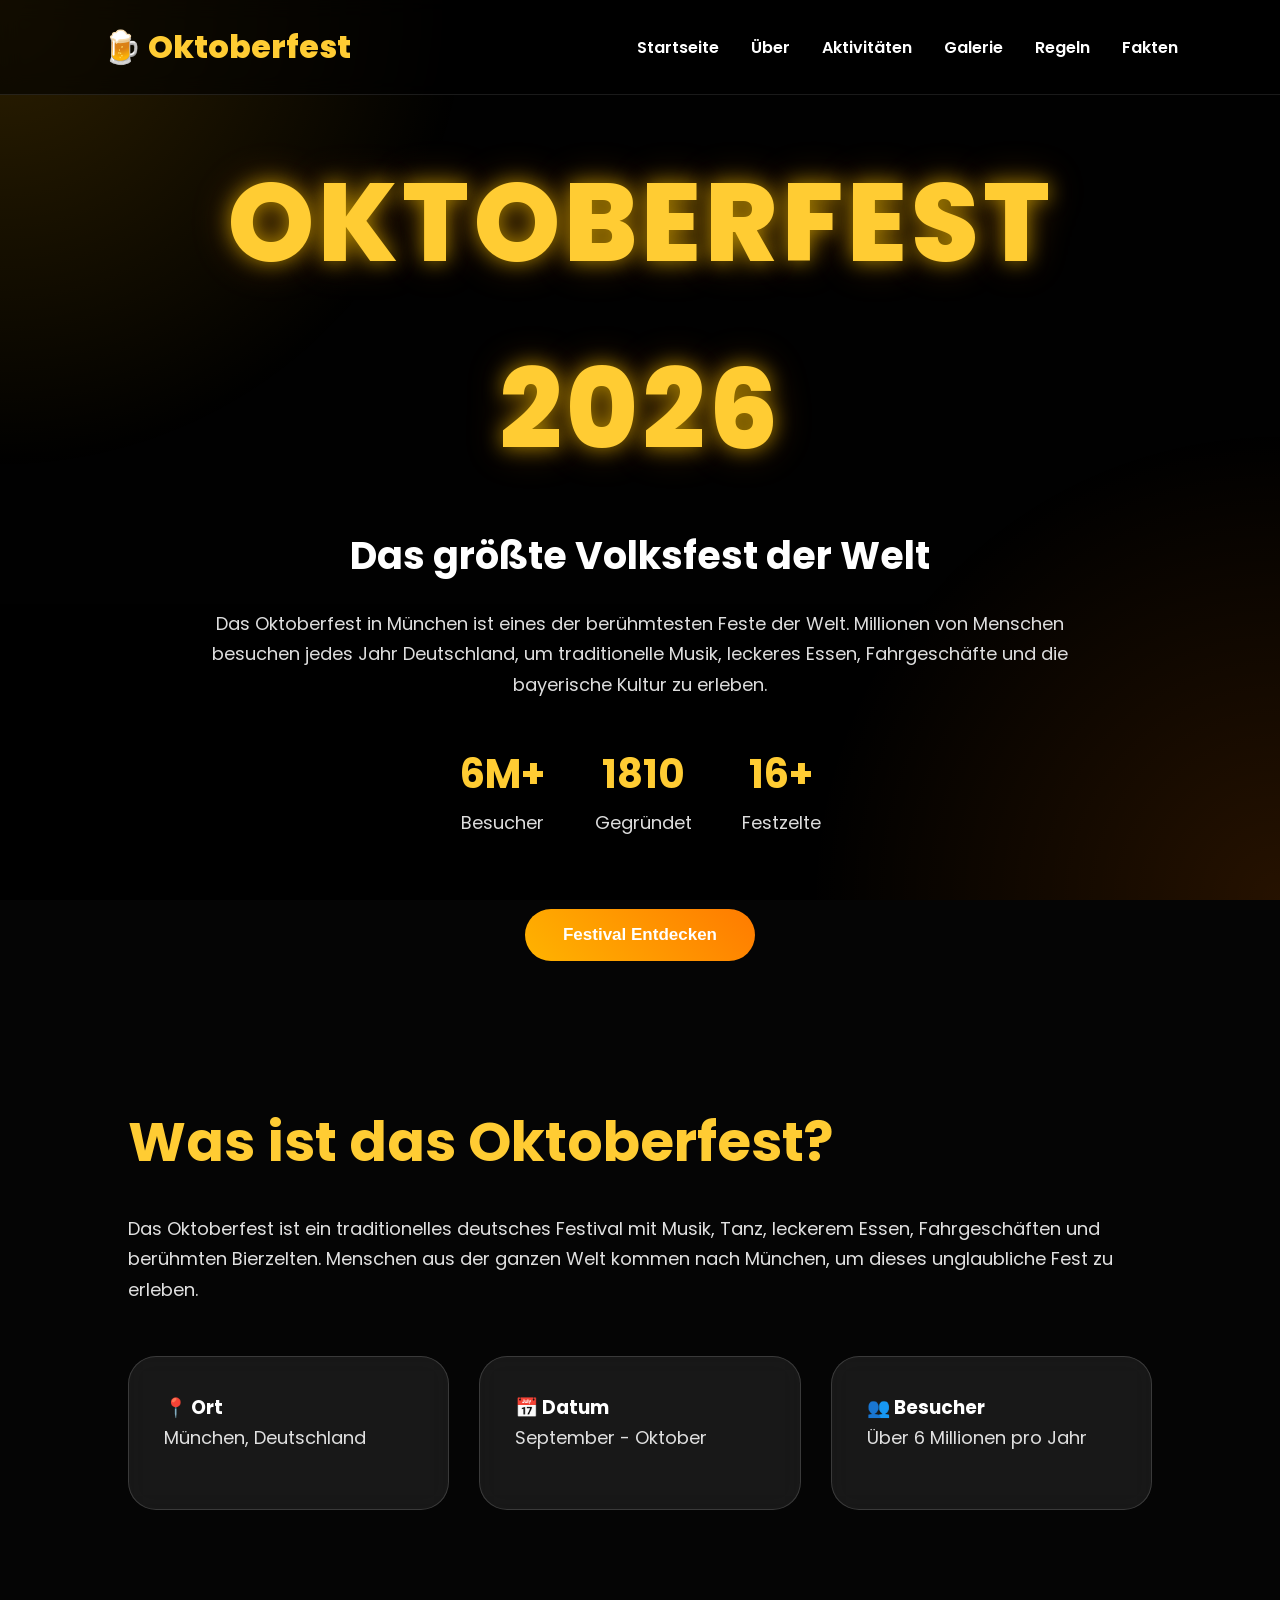
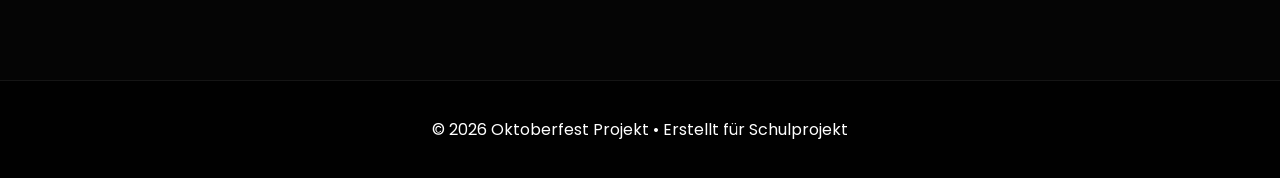
==== index.html @ 2994e117 "Add files via upload" ====
<!-- =========================
INDEX.HTML
========================= -->

<!DOCTYPE html>
<html lang="de">

<head>
<meta charset="UTF-8">
<meta name="viewport" content="width=device-width, initial-scale=1.0">

<title>Oktoberfest 2026</title>

<link rel="stylesheet" href="style.css">

<link href="https://fonts.googleapis.com/css2?family=Poppins:wght@300;400;500;600;700;800&display=swap" rel="stylesheet">
</head>

<body>

<header>

<div class="logo">🍺 Oktoberfest</div>

<nav>
<a href="index.html">Startseite</a>
<a href="about.html">Über</a>
<a href="activities.html">Aktivitäten</a>
<a href="gallery.html">Galerie</a>
<a href="rules.html">Regeln</a>
<a href="facts.html">Fakten</a>
</nav>

</header>

<section class="hero">

<div class="hero-overlay"></div>

<div class="hero-content">

<h1>OKTOBERFEST 2026</h1>

<h2>Das größte Volksfest der Welt</h2>

<p>
Das Oktoberfest in München ist eines der berühmtesten
Feste der Welt. Millionen von Menschen besuchen jedes Jahr
Deutschland, um traditionelle Musik, leckeres Essen,
Fahrgeschäfte und die bayerische Kultur zu erleben.
</p>

<div class="hero-stats">

<div>
<h3>6M+</h3>
<p>Besucher</p>
</div>

<div>
<h3>1810</h3>
<p>Gegründet</p>
</div>

<div>
<h3>16+</h3>
<p>Festzelte</p>
</div>

</div>

<a href="about.html">
<button>Festival Entdecken</button>
</a>

</div>

</section>

<section class="intro">

<h2>Was ist das Oktoberfest?</h2>

<p>
Das Oktoberfest ist ein traditionelles deutsches Festival
mit Musik, Tanz, leckerem Essen, Fahrgeschäften und
berühmten Bierzelten. Menschen aus der ganzen Welt
kommen nach München, um dieses unglaubliche Fest zu erleben.
</p>

<div class="cards">

<div class="card">
<h3>📍 Ort</h3>
<p>München, Deutschland</p>
</div>

<div class="card">
<h3>📅 Datum</h3>
<p>September - Oktober</p>
</div>

<div class="card">
<h3>👥 Besucher</h3>
<p>Über 6 Millionen pro Jahr</p>
</div>

</div>

</section>

<footer>
<p>© 2026 Oktoberfest Projekt • Erstellt für Schulprojekt</p>
</footer>

</body>
</html>
---- style.css ----
/* =========================
STYLE.CSS
========================= */

@import url('https://fonts.googleapis.com/css2?family=Poppins:wght@300;400;500;600;700;800&display=swap');

*{
margin:0;
padding:0;
box-sizing:border-box;
scroll-behavior:smooth;
}

body{
font-family:'Poppins',sans-serif;
background:#050505;
color:white;
overflow-x:hidden;
line-height:1.7;
background-attachment:fixed;
}

body::before{
content:"";
position:fixed;
inset:0;

background:
linear-gradient(rgba(0,0,0,0.7), rgba(0,0,0,0.85)),
url("https://images.unsplash.com/photo-1506157786151-b8491531f063?q=80&w=2070&auto=format&fit=crop");

background-size:cover;
background-position:center;

z-index:-2;
}

body::after{
content:"";
position:fixed;
inset:0;

background:
radial-gradient(circle at top left, rgba(255,179,0,0.18), transparent 30%),
radial-gradient(circle at bottom right, rgba(255,120,0,0.15), transparent 30%);

z-index:-1;
}

header{
width:100%;
padding:20px 8%;

display:flex;
justify-content:space-between;
align-items:center;

position:sticky;
top:0;
z-index:1000;

background:rgba(0,0,0,0.6);
backdrop-filter:blur(10px);

border-bottom:1px solid rgba(255,255,255,0.1);
}

.logo{
font-size:32px;
font-weight:800;
color:#ffcc33;
}

nav a{
color:white;
text-decoration:none;
margin-left:28px;
font-weight:600;
transition:0.3s;
position:relative;
}

nav a:hover{
color:#ffcc33;
}

nav a::after{
content:"";
position:absolute;
left:0;
bottom:-6px;

width:0%;
height:2px;

background:#ffcc33;
transition:0.3s;
}

nav a:hover::after{
width:100%;
}

.hero{
min-height:100vh;

display:flex;
justify-content:center;
align-items:center;
text-align:center;

padding:0 10%;
}

.hero-content{
max-width:900px;
animation:fadeUp 1s ease;
}

.hero h1{
font-size:110px;
font-weight:800;
color:#ffcc33;

letter-spacing:4px;

text-shadow:
0 0 20px rgba(255,200,0,0.6),
0 0 40px rgba(255,150,0,0.3);
}

.hero h2{
font-size:38px;
margin:20px 0;
}

.hero p{
font-size:18px;
color:#ddd;
margin-bottom:30px;
}

.hero-stats{
display:flex;
justify-content:center;
gap:50px;
margin:40px 0;
flex-wrap:wrap;
}

.hero-stats h3{
font-size:40px;
color:#ffcc33;
}

button{
padding:16px 38px;

border:none;
border-radius:40px;

background:linear-gradient(45deg,#ffb300,#ff7b00);

color:white;
font-size:17px;
font-weight:700;

cursor:pointer;

transition:0.4s;
}

button:hover{
transform:translateY(-5px) scale(1.05);

box-shadow:
0 10px 30px rgba(255,179,0,0.5);
}

.page,
.intro{
padding:100px 10%;
}

.page h1,
.intro h2{
font-size:55px;
margin-bottom:25px;
color:#ffcc33;

animation:fadeUp 1s ease;
}

.page p,
.intro p{
font-size:18px;
color:#e0e0e0;
margin-bottom:20px;
}

.cards,
.activity-grid,
.rules,
.facts{
display:grid;
grid-template-columns:repeat(auto-fit,minmax(260px,1fr));
gap:30px;

margin-top:50px;
}

.card,
.activity-card,
.rule,
.fact{

background:rgba(255,255,255,0.08);

border:1px solid rgba(255,255,255,0.15);

padding:35px;

border-radius:28px;

backdrop-filter:blur(12px);

transition:0.45s;

overflow:hidden;

position:relative;
}

.card:hover,
.activity-card:hover,
.rule:hover,
.fact:hover{

transform:translateY(-15px) scale(1.02);

box-shadow:
0 15px 40px rgba(255,179,0,0.25);

}

.gallery{
display:grid;
grid-template-columns:repeat(auto-fit,minmax(320px,1fr));
gap:25px;

margin-top:50px;
}

.gallery-item{
overflow:hidden;
border-radius:24px;
position:relative;
}

.gallery-item img{
width:100%;
height:340px;
object-fit:cover;

transition:0.6s;
}

.gallery-item:hover img{
transform:scale(1.12);
}

.gallery-item::after{
content:"";
position:absolute;
inset:0;

background:linear-gradient(
to top,
rgba(0,0,0,0.5),
transparent
);

opacity:0;

transition:0.4s;
}

.gallery-item:hover::after{
opacity:1;
}

ul{
margin-left:25px;
margin-top:20px;
}

ul li{
margin-bottom:12px;
}

footer{
text-align:center;
padding:35px;

background:rgba(0,0,0,0.75);

border-top:1px solid rgba(255,255,255,0.08);

margin-top:70px;
}

@keyframes fadeUp{

from{
opacity:0;
transform:translateY(40px);
}

to{
opacity:1;
transform:translateY(0);
}

}

@media(max-width:900px){

header{
flex-direction:column;
gap:15px;
}

nav{
display:flex;
flex-wrap:wrap;
justify-content:center;
}

nav a{
margin:10px;
}

.hero h1{
font-size:60px;
}

.hero h2{
font-size:28px;
}

.page h1,
.intro h2{
font-size:40px;
}

}

@media(max-width:600px){

.hero h1{
font-size:42px;
}

.hero h2{
font-size:22px;
}

.hero p{
font-size:16px;
}

button{
width:100%;
}

}
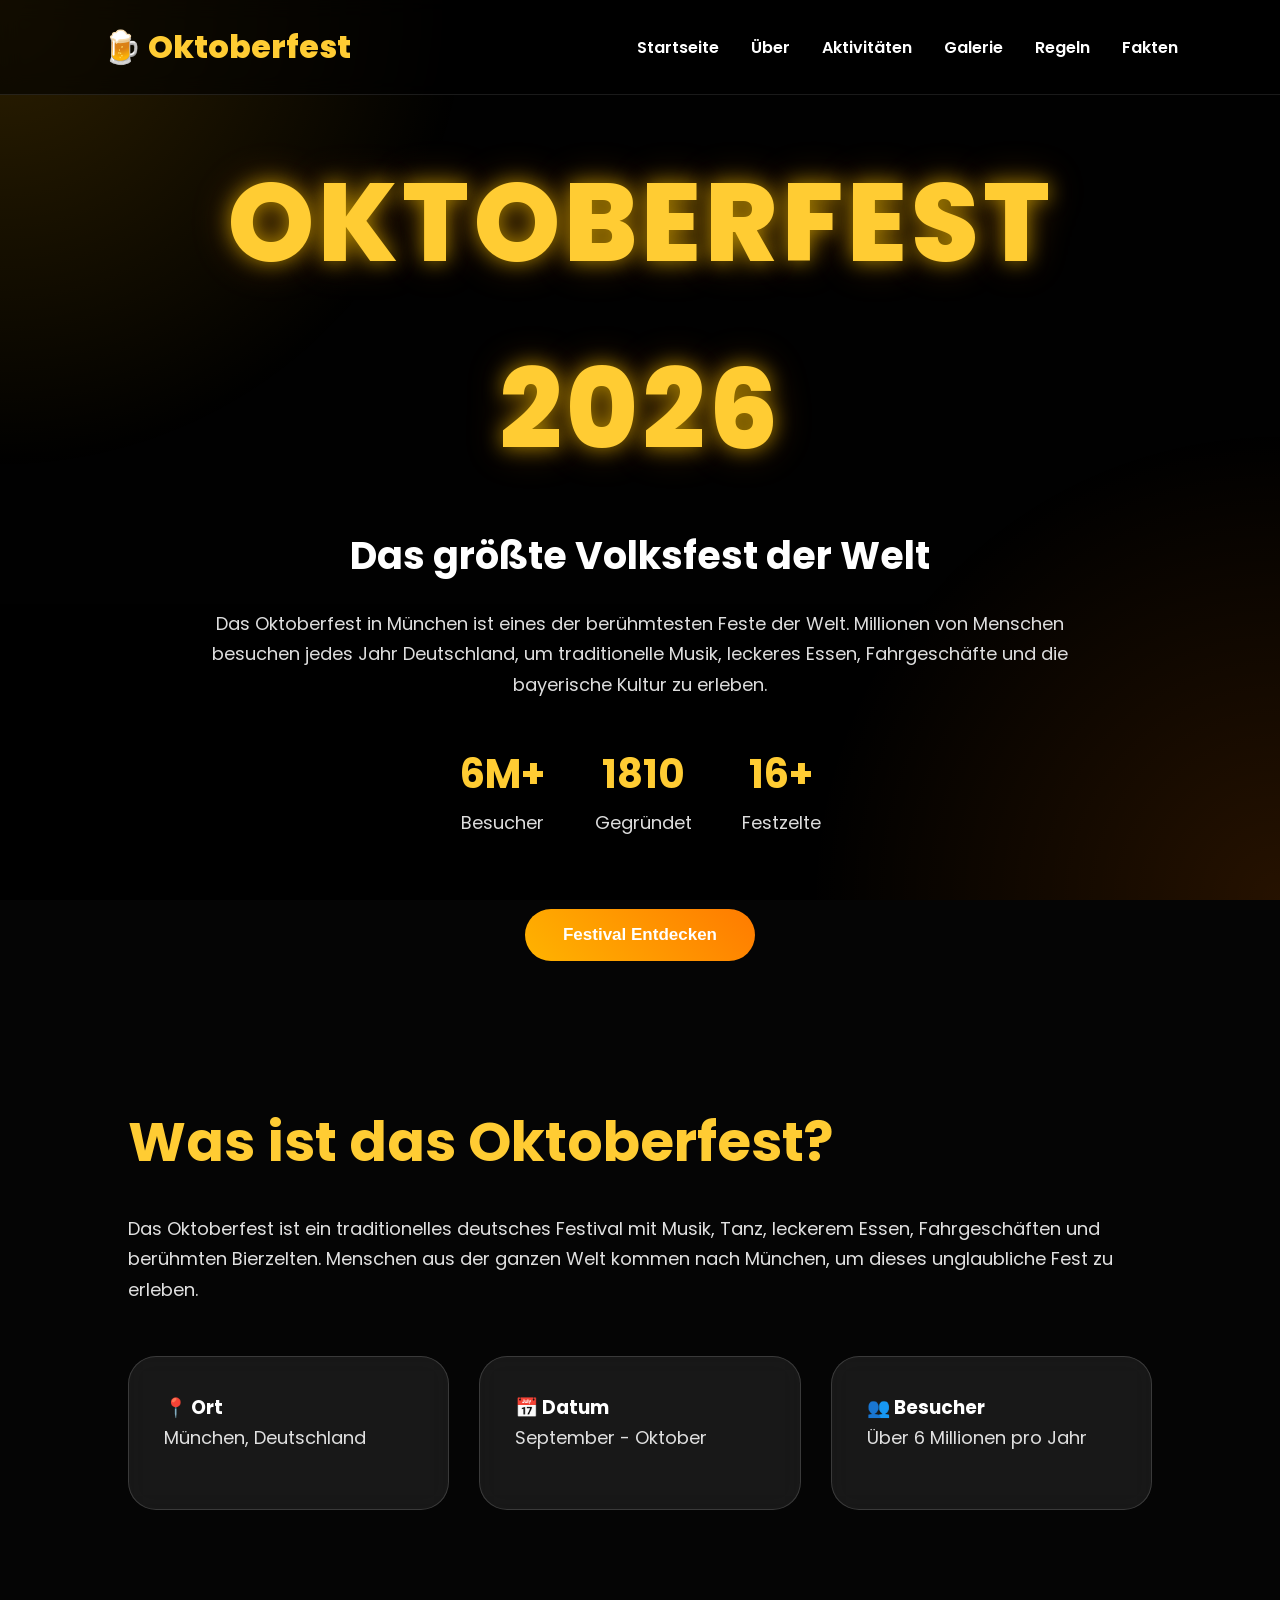
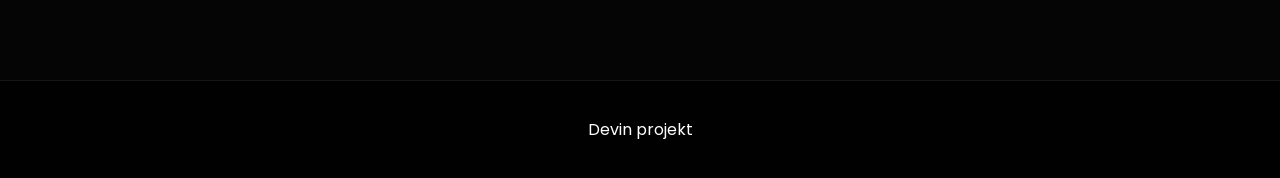
==== commit e078cfd2: "Update index.html" ====
--- a/index.html
+++ b/index.html
@@ -110,8 +110,8 @@
 </section>
 
 <footer>
-<p>© 2026 Oktoberfest Projekt • Erstellt für Schulprojekt</p>
+<p>Devin projekt</p>
 </footer>
 
 </body>
-</html>+</html>
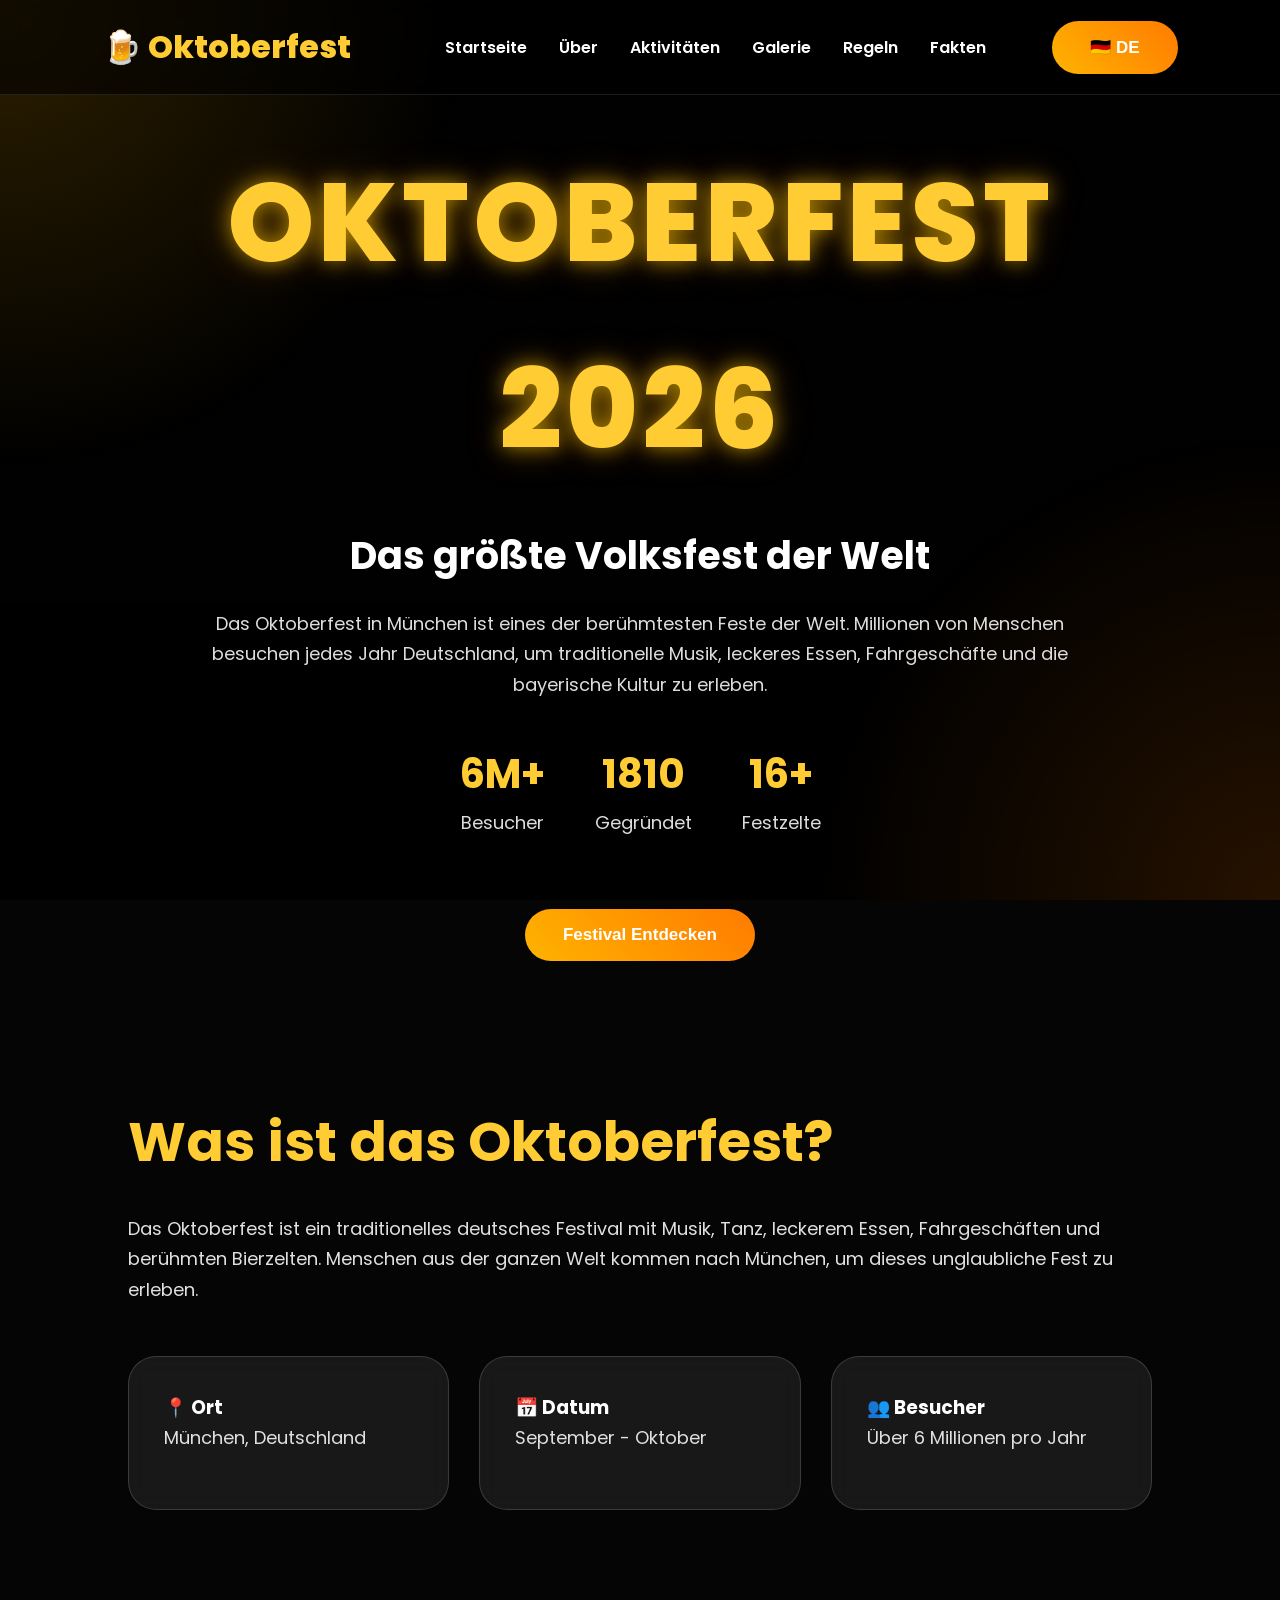
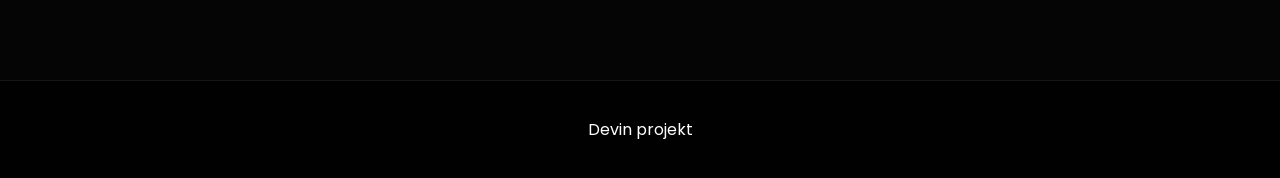
==== commit 2f97344d: "Update index.html" ====
--- a/index.html
+++ b/index.html
@@ -30,7 +30,9 @@
 <a href="rules.html">Regeln</a>
 <a href="facts.html">Fakten</a>
 </nav>
-
+<button class="lang-btn" onclick="toggleLanguage()">
+    🇩🇪 DE
+    </button>
 </header>
 
 <section class="hero">
@@ -112,6 +114,51 @@
 <footer>
 <p>Devin projekt</p>
 </footer>
+<script>
 
+    let german = false;
+    
+    function toggleLanguage(){
+    
+    german = !german;
+    
+    if(german){
+    
+    document.querySelector(".lang-btn").innerHTML = "🇬🇧 EN";
+    
+    replaceText("Home","Startseite");
+    replaceText("About","Über");
+    replaceText("Activities","Aktivitäten");
+    replaceText("Gallery","Galerie");
+    replaceText("Rules","Regeln");
+    replaceText("Fun Facts","Fakten");
+    
+    replaceText("The World's Biggest Beer Festival","Das größte Bierfestival der Welt");
+    
+    }else{
+    
+    document.querySelector(".lang-btn").innerHTML = "🇩🇪 DE";
+    
+    replaceText("Startseite","Home");
+    replaceText("Über","About");
+    replaceText("Aktivitäten","Activities");
+    replaceText("Galerie","Gallery");
+    replaceText("Regeln","Rules");
+    replaceText("Fakten","Fun Facts");
+    
+    replaceText("Das größte Bierfestival der Welt","The World's Biggest Beer Festival");
+    
+    }
+    
+    }
+    
+    function replaceText(oldText,newText){
+    
+    document.body.innerHTML =
+    document.body.innerHTML.replaceAll(oldText,newText);
+    
+    }
+    
+    </script>
 </body>
 </html>
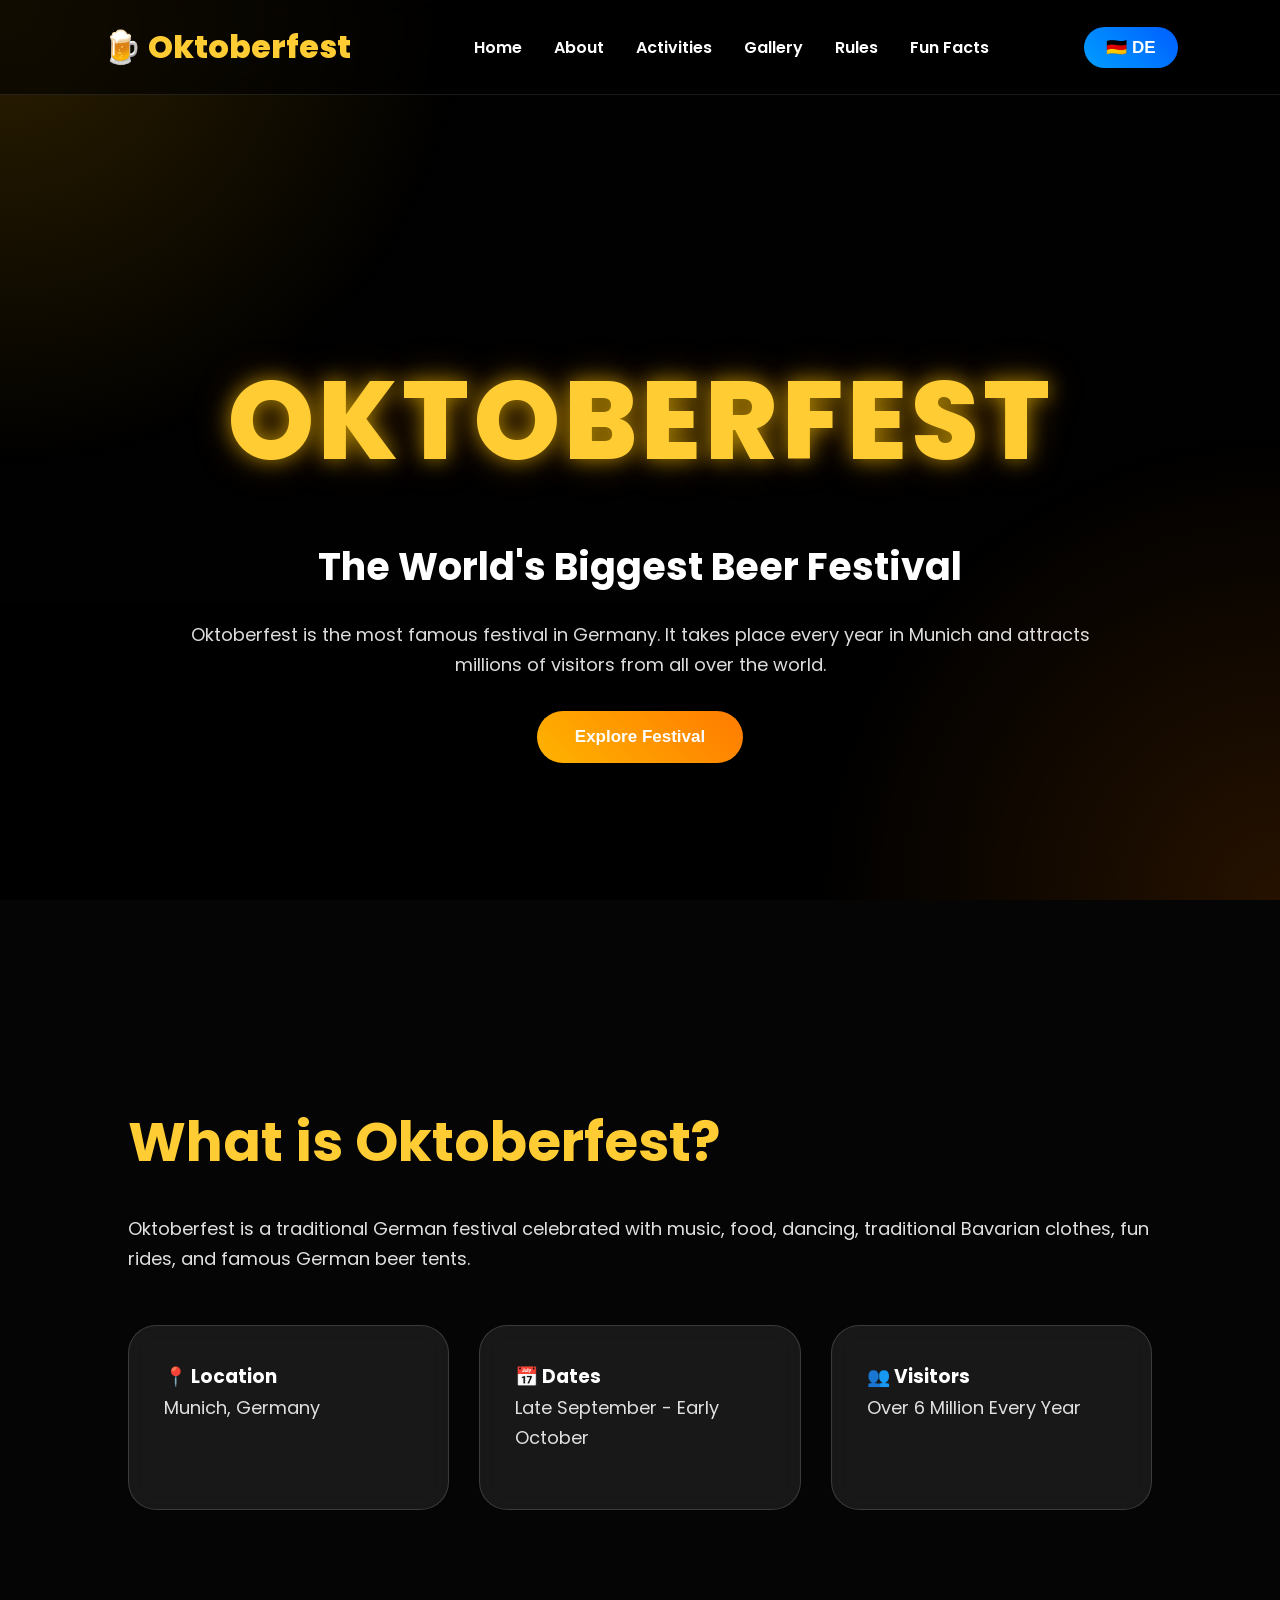
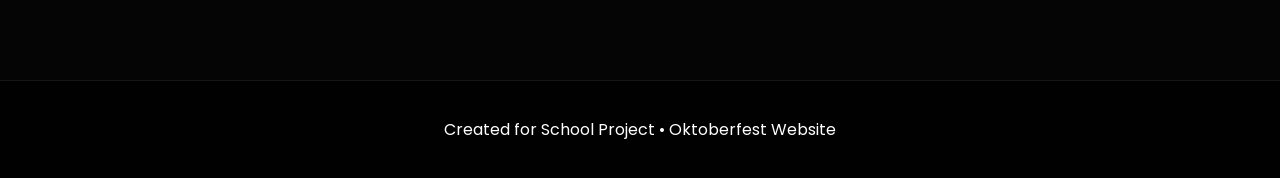
==== commit a335bd14: "Update index.html" ====
--- a/index.html
+++ b/index.html
@@ -1,19 +1,15 @@
-<!-- =========================
-INDEX.HTML
-========================= -->
+<!-- ENGLISH VERSION - INDEX.HTML -->
 
 <!DOCTYPE html>
-<html lang="de">
-
+<html lang="en">
 <head>
 <meta charset="UTF-8">
 <meta name="viewport" content="width=device-width, initial-scale=1.0">
-
-<title>Oktoberfest 2026</title>
+<title>Oktoberfest Germany</title>
 
 <link rel="stylesheet" href="style.css">
 
-<link href="https://fonts.googleapis.com/css2?family=Poppins:wght@300;400;500;600;700;800&display=swap" rel="stylesheet">
+<link href="https://fonts.googleapis.com/css2?family=Poppins:wght@300;400;600;700;800&display=swap" rel="stylesheet">
 </head>
 
 <body>
@@ -23,56 +19,38 @@
 <div class="logo">🍺 Oktoberfest</div>
 
 <nav>
-<a href="index.html">Startseite</a>
-<a href="about.html">Über</a>
-<a href="activities.html">Aktivitäten</a>
-<a href="gallery.html">Galerie</a>
-<a href="rules.html">Regeln</a>
-<a href="facts.html">Fakten</a>
+<a href="index.html">Home</a>
+<a href="about.html">About</a>
+<a href="activities.html">Activities</a>
+<a href="gallery.html">Gallery</a>
+<a href="rules.html">Rules</a>
+<a href="facts.html">Fun Facts</a>
 </nav>
+
 <button class="lang-btn" onclick="toggleLanguage()">
-    🇩🇪 DE
-    </button>
+🇩🇪 DE
+</button>
+
 </header>
 
 <section class="hero">
 
-<div class="hero-overlay"></div>
+<div class="overlay"></div>
 
 <div class="hero-content">
 
-<h1>OKTOBERFEST 2026</h1>
-
-<h2>Das größte Volksfest der Welt</h2>
-
-<p>
-Das Oktoberfest in München ist eines der berühmtesten
-Feste der Welt. Millionen von Menschen besuchen jedes Jahr
-Deutschland, um traditionelle Musik, leckeres Essen,
-Fahrgeschäfte und die bayerische Kultur zu erleben.
+<h1 id="title">OKTOBERFEST</h1>
+
+<h2 id="subtitle">The World's Biggest Beer Festival</h2>
+
+<p id="hero-text">
+Oktoberfest is the most famous festival in Germany.
+It takes place every year in Munich and attracts millions
+of visitors from all over the world.
 </p>
 
-<div class="hero-stats">
-
-<div>
-<h3>6M+</h3>
-<p>Besucher</p>
-</div>
-
-<div>
-<h3>1810</h3>
-<p>Gegründet</p>
-</div>
-
-<div>
-<h3>16+</h3>
-<p>Festzelte</p>
-</div>
-
-</div>
-
 <a href="about.html">
-<button>Festival Entdecken</button>
+<button id="explore-btn">Explore Festival</button>
 </a>
 
 </div>
@@ -81,30 +59,29 @@
 
 <section class="intro">
 
-<h2>Was ist das Oktoberfest?</h2>
-
-<p>
-Das Oktoberfest ist ein traditionelles deutsches Festival
-mit Musik, Tanz, leckerem Essen, Fahrgeschäften und
-berühmten Bierzelten. Menschen aus der ganzen Welt
-kommen nach München, um dieses unglaubliche Fest zu erleben.
+<h2 id="intro-title">What is Oktoberfest?</h2>
+
+<p id="intro-text">
+Oktoberfest is a traditional German festival celebrated
+with music, food, dancing, traditional Bavarian clothes,
+fun rides, and famous German beer tents.
 </p>
 
 <div class="cards">
 
 <div class="card">
-<h3>📍 Ort</h3>
-<p>München, Deutschland</p>
+<h3 id="location-title">📍 Location</h3>
+<p id="location-text">Munich, Germany</p>
 </div>
 
 <div class="card">
-<h3>📅 Datum</h3>
-<p>September - Oktober</p>
+<h3 id="dates-title">📅 Dates</h3>
+<p id="dates-text">Late September - Early October</p>
 </div>
 
 <div class="card">
-<h3>👥 Besucher</h3>
-<p>Über 6 Millionen pro Jahr</p>
+<h3 id="visitors-title">👥 Visitors</h3>
+<p id="visitors-text">Over 6 Million Every Year</p>
 </div>
 
 </div>
@@ -112,53 +89,136 @@
 </section>
 
 <footer>
-<p>Devin projekt</p>
+<p id="footer-text">Created for School Project • Oktoberfest Website</p>
 </footer>
+
 <script>
 
-    let german = false;
-    
-    function toggleLanguage(){
-    
-    german = !german;
-    
-    if(german){
-    
-    document.querySelector(".lang-btn").innerHTML = "🇬🇧 EN";
-    
-    replaceText("Home","Startseite");
-    replaceText("About","Über");
-    replaceText("Activities","Aktivitäten");
-    replaceText("Gallery","Galerie");
-    replaceText("Rules","Regeln");
-    replaceText("Fun Facts","Fakten");
-    
-    replaceText("The World's Biggest Beer Festival","Das größte Bierfestival der Welt");
-    
-    }else{
-    
-    document.querySelector(".lang-btn").innerHTML = "🇩🇪 DE";
-    
-    replaceText("Startseite","Home");
-    replaceText("Über","About");
-    replaceText("Aktivitäten","Activities");
-    replaceText("Galerie","Gallery");
-    replaceText("Regeln","Rules");
-    replaceText("Fakten","Fun Facts");
-    
-    replaceText("Das größte Bierfestival der Welt","The World's Biggest Beer Festival");
-    
-    }
-    
-    }
-    
-    function replaceText(oldText,newText){
-    
-    document.body.innerHTML =
-    document.body.innerHTML.replaceAll(oldText,newText);
-    
-    }
-    
-    </script>
+let german = false;
+
+function toggleLanguage(){
+
+german = !german;
+
+if(german){
+
+document.querySelector(".lang-btn").innerHTML = "🇬🇧 EN";
+
+/* NAVIGATION */
+
+document.querySelectorAll("nav a")[0].innerHTML = "Startseite";
+document.querySelectorAll("nav a")[1].innerHTML = "Über";
+document.querySelectorAll("nav a")[2].innerHTML = "Aktivitäten";
+document.querySelectorAll("nav a")[3].innerHTML = "Galerie";
+document.querySelectorAll("nav a")[4].innerHTML = "Regeln";
+document.querySelectorAll("nav a")[5].innerHTML = "Fakten";
+
+/* HERO */
+
+document.getElementById("subtitle").innerHTML =
+"Das größte Bierfestival der Welt";
+
+document.getElementById("hero-text").innerHTML =
+"Das Oktoberfest ist das berühmteste Festival in Deutschland. Es findet jedes Jahr in München statt und zieht Millionen Besucher aus der ganzen Welt an.";
+
+document.getElementById("explore-btn").innerHTML =
+"Festival Entdecken";
+
+/* INTRO */
+
+document.getElementById("intro-title").innerHTML =
+"Was ist das Oktoberfest?";
+
+document.getElementById("intro-text").innerHTML =
+"Das Oktoberfest ist ein traditionelles deutsches Festival mit Musik, Essen, Tanz, traditionellen bayerischen Kleidern, Fahrgeschäften und berühmten Bierzelten.";
+
+/* CARDS */
+
+document.getElementById("location-title").innerHTML =
+"📍 Ort";
+
+document.getElementById("location-text").innerHTML =
+"München, Deutschland";
+
+document.getElementById("dates-title").innerHTML =
+"📅 Daten";
+
+document.getElementById("dates-text").innerHTML =
+"Ende September - Anfang Oktober";
+
+document.getElementById("visitors-title").innerHTML =
+"👥 Besucher";
+
+document.getElementById("visitors-text").innerHTML =
+"Über 6 Millionen jedes Jahr";
+
+/* FOOTER */
+
+document.getElementById("footer-text").innerHTML =
+"Schulprojekt • Oktoberfest Website";
+
+}else{
+
+document.querySelector(".lang-btn").innerHTML = "🇩🇪 DE";
+
+/* NAVIGATION */
+
+document.querySelectorAll("nav a")[0].innerHTML = "Home";
+document.querySelectorAll("nav a")[1].innerHTML = "About";
+document.querySelectorAll("nav a")[2].innerHTML = "Activities";
+document.querySelectorAll("nav a")[3].innerHTML = "Gallery";
+document.querySelectorAll("nav a")[4].innerHTML = "Rules";
+document.querySelectorAll("nav a")[5].innerHTML = "Fun Facts";
+
+/* HERO */
+
+document.getElementById("subtitle").innerHTML =
+"The World's Biggest Beer Festival";
+
+document.getElementById("hero-text").innerHTML =
+"Oktoberfest is the most famous festival in Germany. It takes place every year in Munich and attracts millions of visitors from all over the world.";
+
+document.getElementById("explore-btn").innerHTML =
+"Explore Festival";
+
+/* INTRO */
+
+document.getElementById("intro-title").innerHTML =
+"What is Oktoberfest?";
+
+document.getElementById("intro-text").innerHTML =
+"Oktoberfest is a traditional German festival celebrated with music, food, dancing, traditional Bavarian clothes, fun rides, and famous German beer tents.";
+
+/* CARDS */
+
+document.getElementById("location-title").innerHTML =
+"📍 Location";
+
+document.getElementById("location-text").innerHTML =
+"Munich, Germany";
+
+document.getElementById("dates-title").innerHTML =
+"📅 Dates";
+
+document.getElementById("dates-text").innerHTML =
+"Late September - Early October";
+
+document.getElementById("visitors-title").innerHTML =
+"👥 Visitors";
+
+document.getElementById("visitors-text").innerHTML =
+"Over 6 Million Every Year";
+
+/* FOOTER */
+
+document.getElementById("footer-text").innerHTML =
+"Created for School Project • Oktoberfest Website";
+
+}
+
+}
+
+</script>
+
 </body>
 </html>
--- a/style.css
+++ b/style.css
@@ -373,4 +373,18 @@
 width:100%;
 }
 
-}+}
+.lang-btn{
+    padding:10px 22px;
+    border:none;
+    border-radius:30px;
+    background:linear-gradient(45deg,#009dff,#005eff);
+    color:white;
+    font-weight:700;
+    cursor:pointer;
+    transition:0.3s;
+}
+
+.lang-btn:hover{
+    transform:scale(1.05);
+}
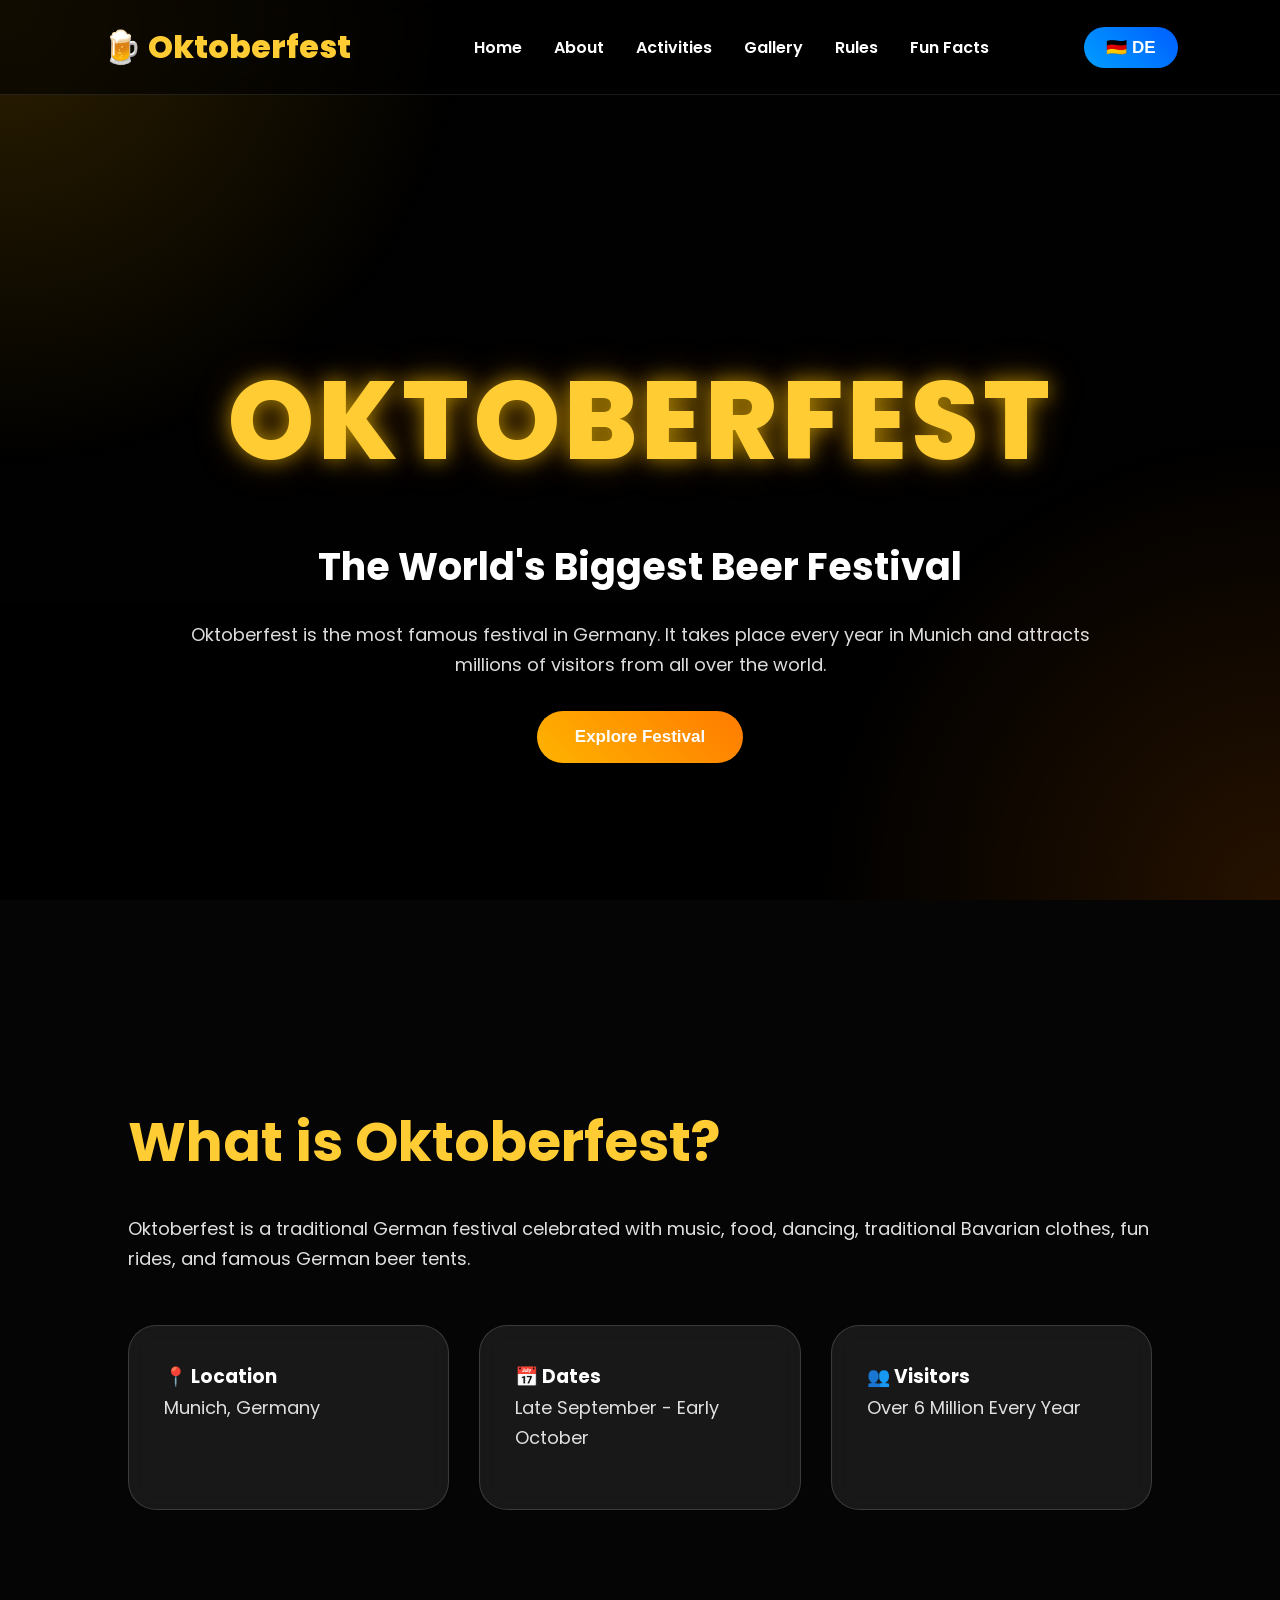
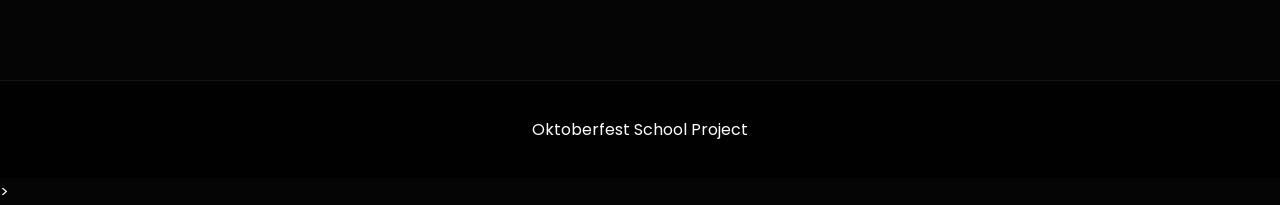
==== commit a869374d: "Update index.html" ====
--- a/index.html
+++ b/index.html
@@ -1,5 +1,3 @@
-<!-- ENGLISH VERSION - INDEX.HTML -->
-
 <!DOCTYPE html>
 <html lang="en">
 <head>
@@ -26,10 +24,9 @@
 <a href="rules.html">Rules</a>
 <a href="facts.html">Fun Facts</a>
 </nav>
-
 <button class="lang-btn" onclick="toggleLanguage()">
-🇩🇪 DE
-</button>
+    🇩🇪 DE
+    </button>
 
 </header>
 
@@ -39,18 +36,18 @@
 
 <div class="hero-content">
 
-<h1 id="title">OKTOBERFEST</h1>
+<h1>OKTOBERFEST</h1>
 
-<h2 id="subtitle">The World's Biggest Beer Festival</h2>
+<h2>The World's Biggest Beer Festival</h2>
 
-<p id="hero-text">
+<p>
 Oktoberfest is the most famous festival in Germany.
 It takes place every year in Munich and attracts millions
 of visitors from all over the world.
 </p>
 
 <a href="about.html">
-<button id="explore-btn">Explore Festival</button>
+<button>Explore Festival</button>
 </a>
 
 </div>
@@ -59,9 +56,9 @@
 
 <section class="intro">
 
-<h2 id="intro-title">What is Oktoberfest?</h2>
+<h2>What is Oktoberfest?</h2>
 
-<p id="intro-text">
+<p>
 Oktoberfest is a traditional German festival celebrated
 with music, food, dancing, traditional Bavarian clothes,
 fun rides, and famous German beer tents.
@@ -70,155 +67,72 @@
 <div class="cards">
 
 <div class="card">
-<h3 id="location-title">📍 Location</h3>
-<p id="location-text">Munich, Germany</p>
+<h3>📍 Location</h3>
+<p>Munich, Germany</p>
 </div>
 
 <div class="card">
-<h3 id="dates-title">📅 Dates</h3>
-<p id="dates-text">Late September - Early October</p>
+<h3>📅 Dates</h3>
+<p>Late September - Early October</p>
 </div>
 
 <div class="card">
-<h3 id="visitors-title">👥 Visitors</h3>
-<p id="visitors-text">Over 6 Million Every Year</p>
+<h3>👥 Visitors</h3>
+<p>Over 6 Million Every Year</p>
 </div>
 
 </div>
 
 </section>
-
 <footer>
-<p id="footer-text">Created for School Project • Oktoberfest Website</p>
-</footer>
-
+<p>Oktoberfest School Project</p>
+</footer>>
 <script>
 
-let german = false;
-
-function toggleLanguage(){
-
-german = !german;
-
-if(german){
-
-document.querySelector(".lang-btn").innerHTML = "🇬🇧 EN";
-
-/* NAVIGATION */
-
-document.querySelectorAll("nav a")[0].innerHTML = "Startseite";
-document.querySelectorAll("nav a")[1].innerHTML = "Über";
-document.querySelectorAll("nav a")[2].innerHTML = "Aktivitäten";
-document.querySelectorAll("nav a")[3].innerHTML = "Galerie";
-document.querySelectorAll("nav a")[4].innerHTML = "Regeln";
-document.querySelectorAll("nav a")[5].innerHTML = "Fakten";
-
-/* HERO */
-
-document.getElementById("subtitle").innerHTML =
-"Das größte Bierfestival der Welt";
-
-document.getElementById("hero-text").innerHTML =
-"Das Oktoberfest ist das berühmteste Festival in Deutschland. Es findet jedes Jahr in München statt und zieht Millionen Besucher aus der ganzen Welt an.";
-
-document.getElementById("explore-btn").innerHTML =
-"Festival Entdecken";
-
-/* INTRO */
-
-document.getElementById("intro-title").innerHTML =
-"Was ist das Oktoberfest?";
-
-document.getElementById("intro-text").innerHTML =
-"Das Oktoberfest ist ein traditionelles deutsches Festival mit Musik, Essen, Tanz, traditionellen bayerischen Kleidern, Fahrgeschäften und berühmten Bierzelten.";
-
-/* CARDS */
-
-document.getElementById("location-title").innerHTML =
-"📍 Ort";
-
-document.getElementById("location-text").innerHTML =
-"München, Deutschland";
-
-document.getElementById("dates-title").innerHTML =
-"📅 Daten";
-
-document.getElementById("dates-text").innerHTML =
-"Ende September - Anfang Oktober";
-
-document.getElementById("visitors-title").innerHTML =
-"👥 Besucher";
-
-document.getElementById("visitors-text").innerHTML =
-"Über 6 Millionen jedes Jahr";
-
-/* FOOTER */
-
-document.getElementById("footer-text").innerHTML =
-"Schulprojekt • Oktoberfest Website";
-
-}else{
-
-document.querySelector(".lang-btn").innerHTML = "🇩🇪 DE";
-
-/* NAVIGATION */
-
-document.querySelectorAll("nav a")[0].innerHTML = "Home";
-document.querySelectorAll("nav a")[1].innerHTML = "About";
-document.querySelectorAll("nav a")[2].innerHTML = "Activities";
-document.querySelectorAll("nav a")[3].innerHTML = "Gallery";
-document.querySelectorAll("nav a")[4].innerHTML = "Rules";
-document.querySelectorAll("nav a")[5].innerHTML = "Fun Facts";
-
-/* HERO */
-
-document.getElementById("subtitle").innerHTML =
-"The World's Biggest Beer Festival";
-
-document.getElementById("hero-text").innerHTML =
-"Oktoberfest is the most famous festival in Germany. It takes place every year in Munich and attracts millions of visitors from all over the world.";
-
-document.getElementById("explore-btn").innerHTML =
-"Explore Festival";
-
-/* INTRO */
-
-document.getElementById("intro-title").innerHTML =
-"What is Oktoberfest?";
-
-document.getElementById("intro-text").innerHTML =
-"Oktoberfest is a traditional German festival celebrated with music, food, dancing, traditional Bavarian clothes, fun rides, and famous German beer tents.";
-
-/* CARDS */
-
-document.getElementById("location-title").innerHTML =
-"📍 Location";
-
-document.getElementById("location-text").innerHTML =
-"Munich, Germany";
-
-document.getElementById("dates-title").innerHTML =
-"📅 Dates";
-
-document.getElementById("dates-text").innerHTML =
-"Late September - Early October";
-
-document.getElementById("visitors-title").innerHTML =
-"👥 Visitors";
-
-document.getElementById("visitors-text").innerHTML =
-"Over 6 Million Every Year";
-
-/* FOOTER */
-
-document.getElementById("footer-text").innerHTML =
-"Created for School Project • Oktoberfest Website";
-
-}
-
-}
-
-</script>
+    let german = false;
+    
+    function toggleLanguage(){
+    
+    german = !german;
+    
+    if(german){
+    
+    document.querySelector(".lang-btn").innerHTML = "🇬🇧 EN";
+    
+    replaceText("Home","Startseite");
+    replaceText("About","Über");
+    replaceText("Activities","Aktivitäten");
+    replaceText("Gallery","Galerie");
+    replaceText("Rules","Regeln");
+    replaceText("Fun Facts","Fakten");
+    
+    replaceText("The World's Biggest Beer Festival","Das größte Bierfestival der Welt");
+    
+    }else{
+    
+    document.querySelector(".lang-btn").innerHTML = "🇩🇪 DE";
+    
+    replaceText("Startseite","Home");
+    replaceText("Über","About");
+    replaceText("Aktivitäten","Activities");
+    replaceText("Galerie","Gallery");
+    replaceText("Regeln","Rules");
+    replaceText("Fakten","Fun Facts");
+    
+    replaceText("Das größte Bierfestival der Welt","The World's Biggest Beer Festival");
+    
+    }
+    
+    }
+    
+    function replaceText(oldText,newText){
+    
+    document.body.innerHTML =
+    document.body.innerHTML.replaceAll(oldText,newText);
+    
+    }
+    
+    </script>
 
 </body>
 </html>
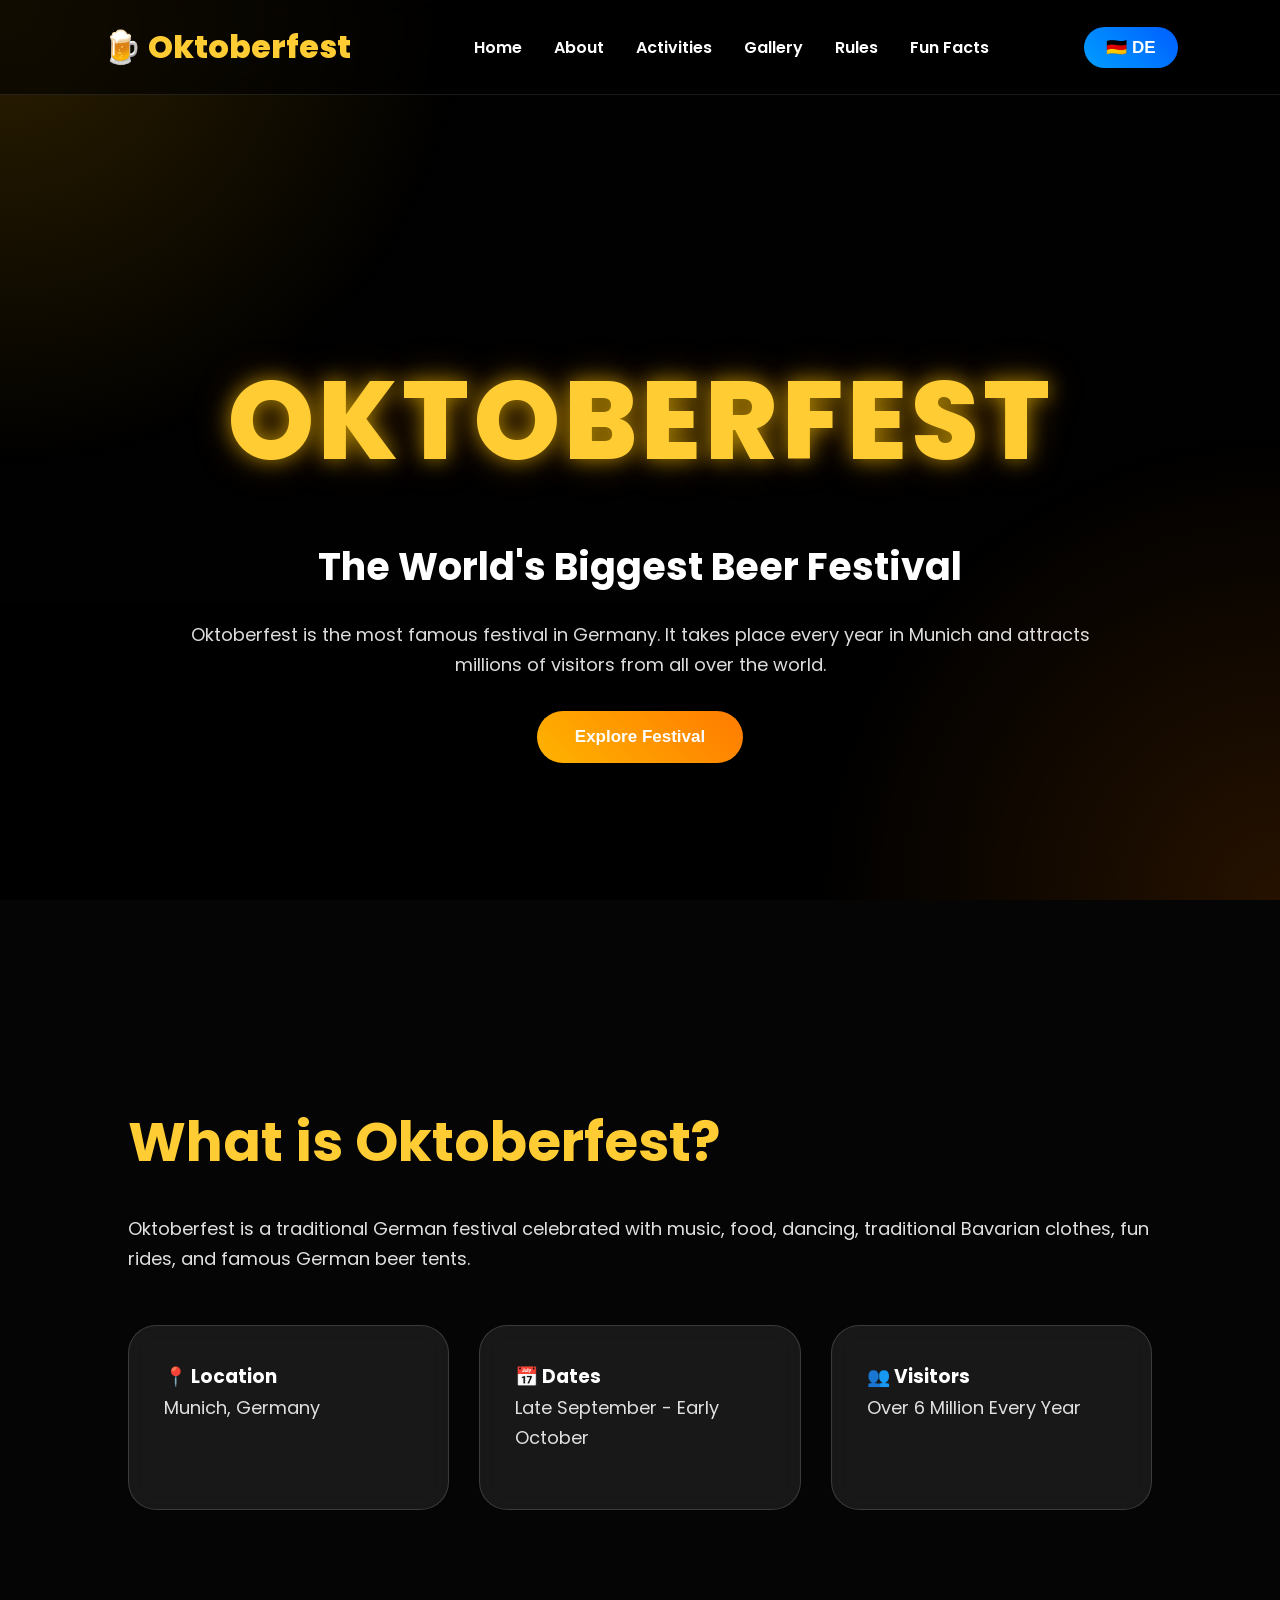
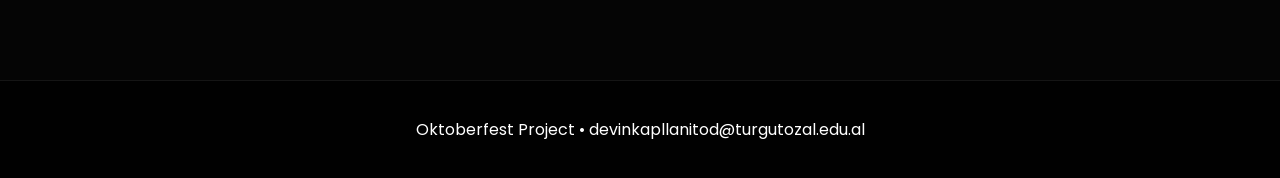
==== commit 75dddc2f: "Update index.html" ====
--- a/index.html
+++ b/index.html
@@ -85,8 +85,8 @@
 
 </section>
 <footer>
-<p>Oktoberfest School Project</p>
-</footer>>
+<p>Oktoberfest Project • devinkapllanitod@turgutozal.edu.al</p>
+</footer>
 <script>
 
     let german = false;
